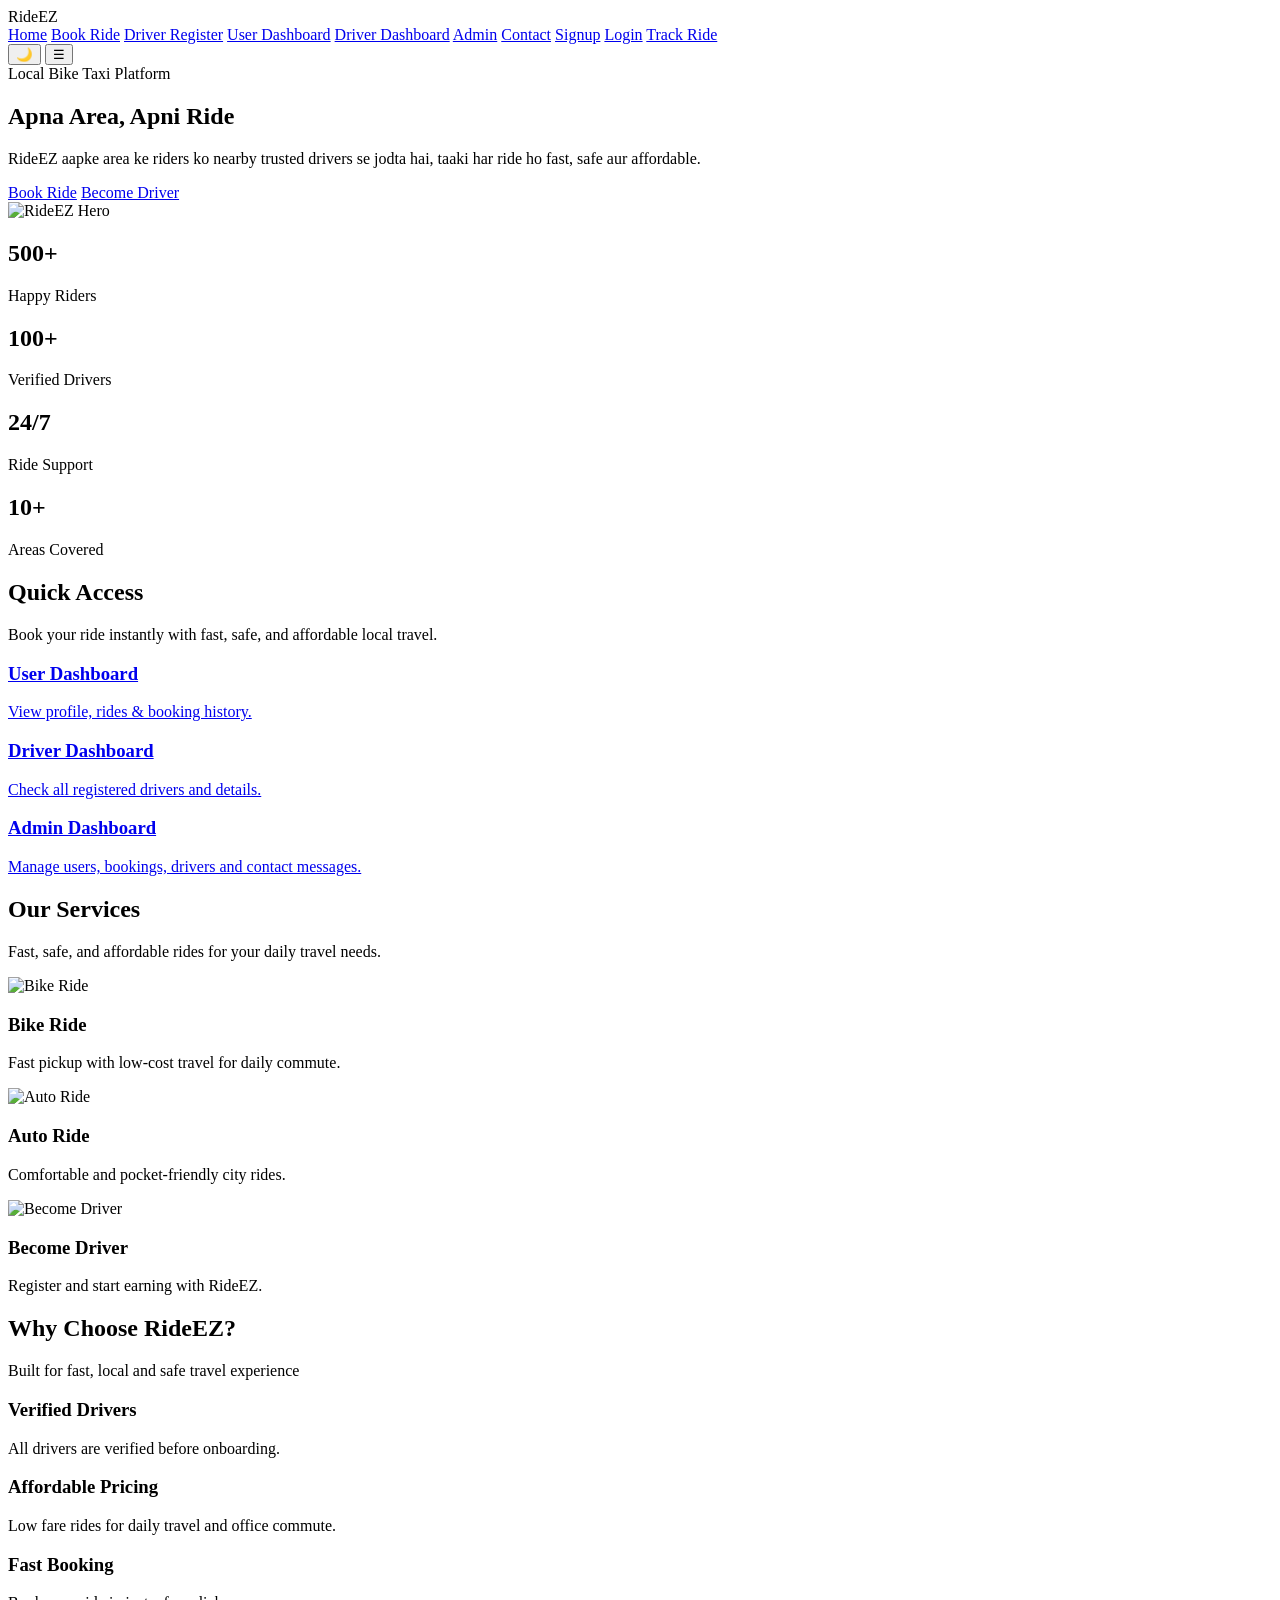
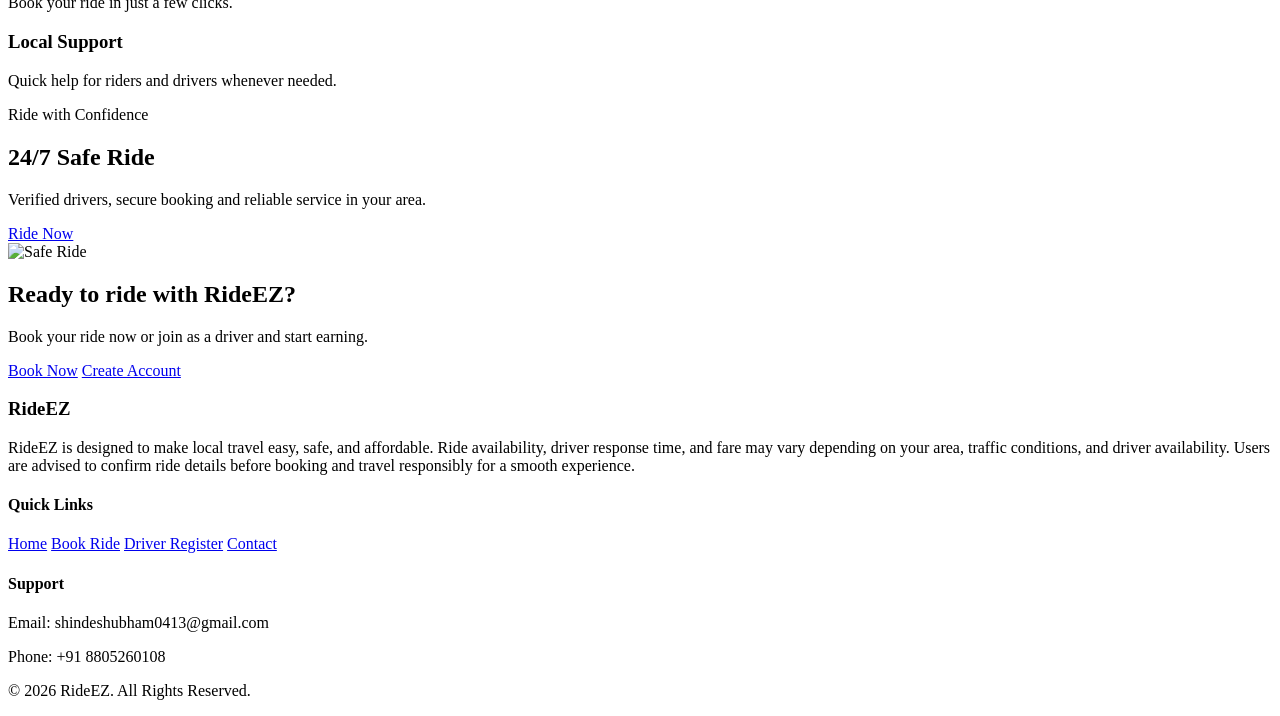
==== index.html @ cea2b869 "Add files via upload" ====
<!DOCTYPE html>
<html lang="en">

<head>
    <meta charset="UTF-8" />
    <meta name="viewport" content="width=device-width, initial-scale=1.0" />
    <title>RideEZ - Home</title>
    <link rel="stylesheet" href="css/style.css" />
</head>

<body>

    <header class="header">
        <div class="header-inner">
            <div class="logo">RideEZ</div>

            <nav class="nav" id="navMenu">
                <a href="index.html" class="active">Home</a>
                <a href="book-ride.html">Book Ride</a>
                <a href="driver-register.html">Driver Register</a>
                <a href="user-dashboard.html">User Dashboard</a>
                <a href="driver-dashboard.html">Driver Dashboard</a>
                <a href="admin.html">Admin</a>
                <a href="contact.html">Contact</a>
                <a href="signup.html">Signup</a>
                <a href="login.html">Login</a>
                <a href="track-ride.html">Track Ride</a>

                <div class="header-actions">
                    <button id="themeToggle" class="theme-btn">🌙</button>
                    <button id="menuToggle" class="menu-btn">☰</button>
                </div>
        </div>
    </header>

    <section class="hero">
        <div class="hero-text">
            <span class="badge">Local Bike Taxi Platform</span>
            <h1>Apna Area, Apni Ride</h1>
            <p>RideEZ aapke area ke riders ko nearby trusted drivers se jodta hai, taaki har ride ho fast, safe aur
                affordable.</p>
            <div class="hero-buttons">
                <a href="book-ride.html" class="btn">Book Ride</a>
                <a href="driver-register.html" class="btn secondary-btn">Become Driver</a>
            </div>
        </div>

        <div class="hero-image">
            <img src="images/hero_panel.png" alt="RideEZ Hero" />
        </div>
    </section>

    <section class="stats">
        <div class="stat-card">
            <h2>500+</h2>
            <p>Happy Riders</p>
        </div>
        <div class="stat-card">
            <h2>100+</h2>
            <p>Verified Drivers</p>
        </div>
        <div class="stat-card">
            <h2>24/7</h2>
            <p>Ride Support</p>
        </div>
        <div class="stat-card">
            <h2>10+</h2>
            <p>Areas Covered</p>
        </div>
    </section>

    <section class="dashboards">
        <div class="section-title">
            <h2>Quick Access</h2>
            <p>Book your ride instantly with fast, safe, and affordable local travel.</p>
        </div>

        <div class="dashboard-grid">
            <a href="user-dashboard.html" class="dashboard-card">
                <h3>User Dashboard</h3>
                <p>View profile, rides & booking history.</p>
            </a>

            <a href="driver-dashboard.html" class="dashboard-card">
                <h3>Driver Dashboard</h3>
                <p>Check all registered drivers and details.</p>
            </a>

            <a href="admin.html" class="dashboard-card">
                <h3>Admin Dashboard</h3>
                <p>Manage users, bookings, drivers and contact messages.</p>
            </a>
        </div>
    </section>

    <section class="services">
        <div class="section-title">
            <h2>Our Services</h2>
            <p>Fast, safe, and affordable rides for your daily travel needs.</p>
        </div>

        <div class="service-box">
            <div class="card">
                <img src="images/bike_panel.png" alt="Bike Ride">
                <h3>Bike Ride</h3>
                <p>Fast pickup with low-cost travel for daily commute.</p>
            </div>

            <div class="card">
                <img src="images/auto_panel.png" alt="Auto Ride">
                <h3>Auto Ride</h3>
                <p>Comfortable and pocket-friendly city rides.</p>
            </div>

            <div class="card">
                <img src="images/driver_panel.png" alt="Become Driver">
                <h3>Become Driver</h3>
                <p>Register and start earning with RideEZ.</p>
            </div>
        </div>
    </section>

    <section class="why-us">
        <div class="section-title">
            <h2>Why Choose RideEZ?</h2>
            <p>Built for fast, local and safe travel experience</p>
        </div>

        <div class="why-grid">
            <div class="why-card">
                <h3>Verified Drivers</h3>
                <p>All drivers are verified before onboarding.</p>
            </div>
            <div class="why-card">
                <h3>Affordable Pricing</h3>
                <p>Low fare rides for daily travel and office commute.</p>
            </div>
            <div class="why-card">
                <h3>Fast Booking</h3>
                <p>Book your ride in just a few clicks.</p>
            </div>
            <div class="why-card">
                <h3>Local Support</h3>
                <p>Quick help for riders and drivers whenever needed.</p>
            </div>
        </div>
    </section>

    <section class="safe">
        <div class="safe-text">
            <span class="badge">Ride with Confidence</span>
            <h2>24/7 Safe Ride</h2>
            <p>Verified drivers, secure booking and reliable service in your area.</p>
            <a href="book-ride.html" class="btn">Ride Now</a>
        </div>

        <div class="safe-image">
            <img src="images/safe_panel.png" alt="Safe Ride">
        </div>
    </section>

    <section class="cta">
        <h2>Ready to ride with RideEZ?</h2>
        <p>Book your ride now or join as a driver and start earning.</p>
        <div class="hero-buttons">
            <a href="book-ride.html" class="btn">Book Now</a>
            <a href="signup.html" class="btn secondary-btn">Create Account</a>
        </div>
    </section>

    <footer class="footer">
        <div class="footer-box">
            <h3>RideEZ</h3>
            <p>RideEZ is designed to make local travel easy, safe, and affordable. Ride availability, driver response
                time, and fare may vary depending on your area, traffic conditions, and driver availability. Users are
                advised to confirm ride details before booking and travel responsibly for a smooth experience.</p>
        </div>

        <div class="footer-box">
            <h4>Quick Links</h4>
            <a href="index.html">Home</a>
            <a href="book-ride.html">Book Ride</a>
            <a href="driver-register.html">Driver Register</a>
            <a href="contact.html">Contact</a>
        </div>

        <div class="footer-box">
            <h4>Support</h4>
            <p>Email: shindeshubham0413@gmail.com</p>
            <p>Phone: +91 8805260108</p>
        </div>
    </footer>

    <div class="copyright">
        <p>© 2026 RideEZ. All Rights Reserved.</p>
    </div>

    <script src="js/script.js"></script>
</body>

</html>
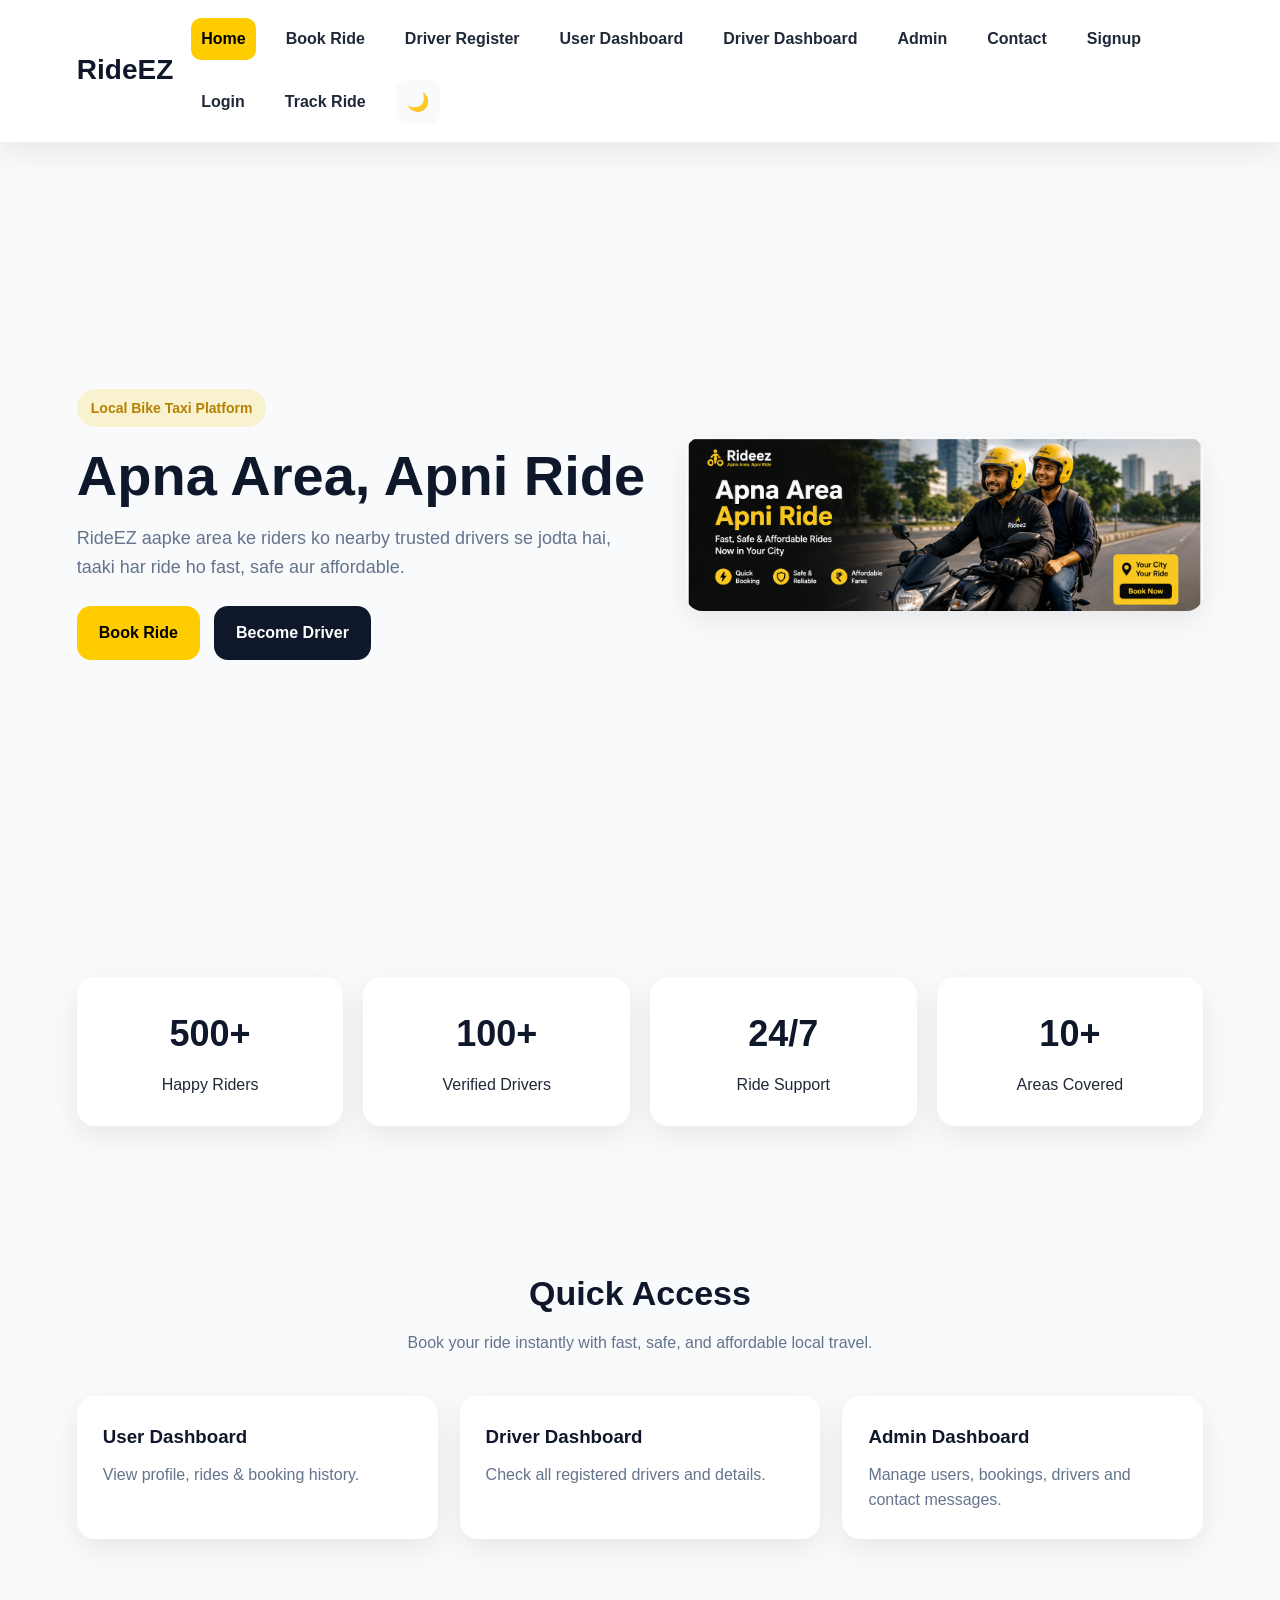
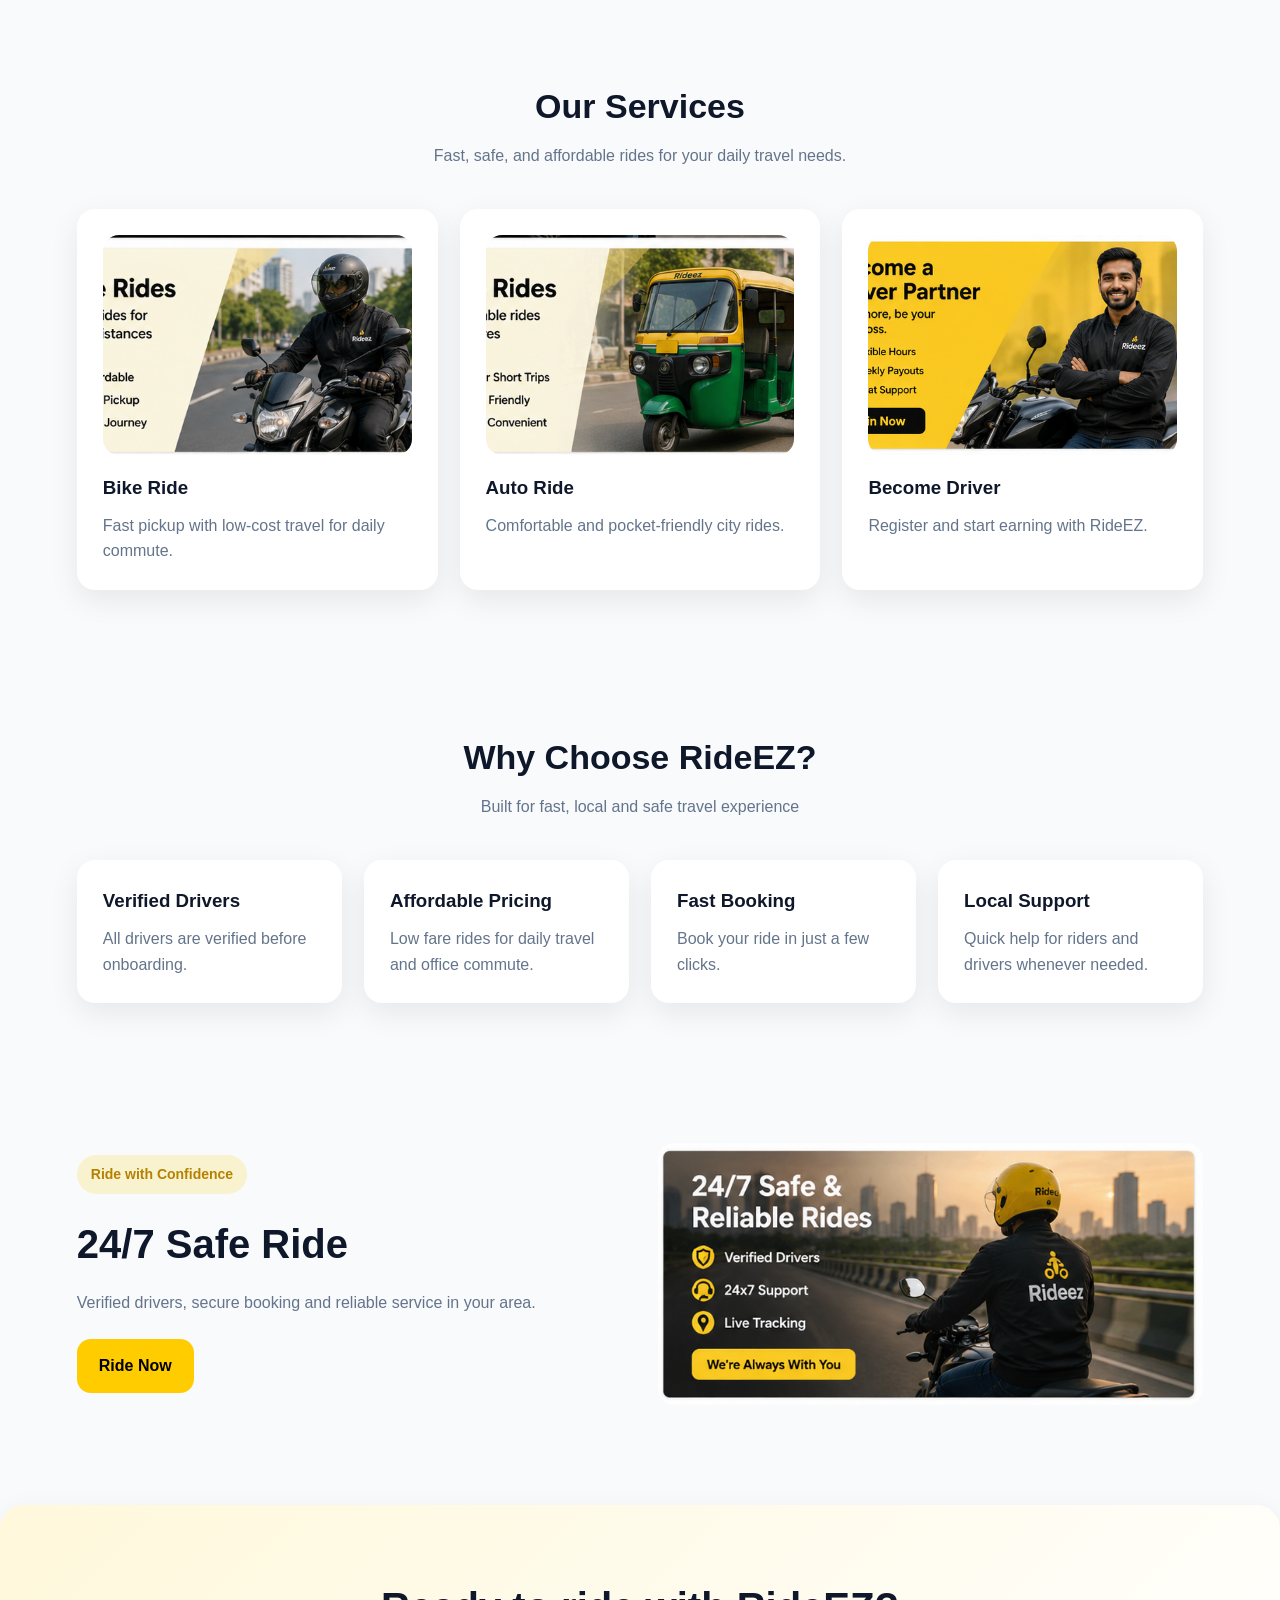
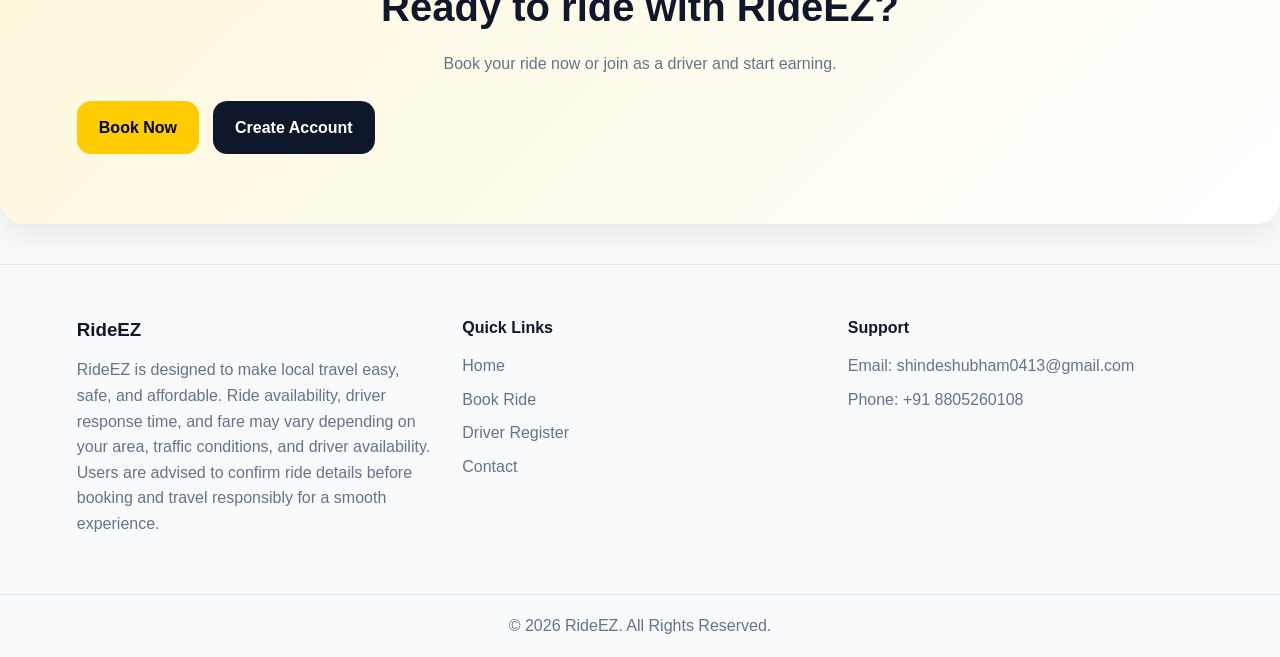
==== commit e0a8f7c0: "Add files via upload" ====
--- a/index.html
+++ b/index.html
@@ -5,7 +5,7 @@
     <meta charset="UTF-8" />
     <meta name="viewport" content="width=device-width, initial-scale=1.0" />
     <title>RideEZ - Home</title>
-    <link rel="stylesheet" href="css/style.css" />
+    <link rel="stylesheet" href="style.css" />
 </head>
 
 <body>
@@ -46,7 +46,7 @@
         </div>
 
         <div class="hero-image">
-            <img src="images/hero_panel.png" alt="RideEZ Hero" />
+            <img src="hero_panel.png" alt="RideEZ Hero" />
         </div>
     </section>
 
@@ -101,19 +101,19 @@
 
         <div class="service-box">
             <div class="card">
-                <img src="images/bike_panel.png" alt="Bike Ride">
+                <img src="bike_panel.png" alt="Bike Ride">
                 <h3>Bike Ride</h3>
                 <p>Fast pickup with low-cost travel for daily commute.</p>
             </div>
 
             <div class="card">
-                <img src="images/auto_panel.png" alt="Auto Ride">
+                <img src="auto_panel.png" alt="Auto Ride">
                 <h3>Auto Ride</h3>
                 <p>Comfortable and pocket-friendly city rides.</p>
             </div>
 
             <div class="card">
-                <img src="images/driver_panel.png" alt="Become Driver">
+                <img src="driver_panel.png" alt="Become Driver">
                 <h3>Become Driver</h3>
                 <p>Register and start earning with RideEZ.</p>
             </div>
@@ -155,7 +155,7 @@
         </div>
 
         <div class="safe-image">
-            <img src="images/safe_panel.png" alt="Safe Ride">
+            <img src="safe_panel.png" alt="Safe Ride">
         </div>
     </section>
 
@@ -195,7 +195,7 @@
         <p>© 2026 RideEZ. All Rights Reserved.</p>
     </div>
 
-    <script src="js/script.js"></script>
+    <script src="script.js"></script>
 </body>
 
 </html>
--- a/style.css
+++ b/style.css
@@ -0,0 +1,1434 @@
+* {
+    margin: 0;
+    padding: 0;
+    box-sizing: border-box;
+}
+
+:root {
+    --primary: #ffcc00;
+    --primary-dark: #f2b700;
+    --secondary: #0f172a;
+    --secondary-soft: #1e293b;
+    --light: #ffffff;
+    --dark: #111827;
+    --gray: #f8fafc;
+    --gray-2: #e2e8f0;
+    --text: #1f2937;
+    --muted: #64748b;
+    --success: #16a34a;
+    --danger: #dc2626;
+    --shadow: 0 10px 30px rgba(0, 0, 0, 0.08);
+    --radius: 18px;
+    --radius-sm: 12px;
+    --transition: all 0.3s ease;
+}
+
+body.dark-theme {
+    --light: #0f172a;
+    --gray: #111827;
+    --gray-2: #334155;
+    --text: #f8fafc;
+    --muted: #cbd5e1;
+    --secondary: #f8fafc;
+    --secondary-soft: #e2e8f0;
+    background: #0b1220;
+}
+
+body {
+    font-family: Arial, Helvetica, sans-serif;
+    background: var(--gray);
+    color: var(--text);
+    line-height: 1.6;
+}
+
+img {
+    width: 100%;
+    display: block;
+    border-radius: 16px;
+}
+
+a {
+    text-decoration: none;
+    color: inherit;
+}
+
+button,
+input,
+select,
+textarea {
+    font-family: inherit;
+}
+
+section {
+    padding: 70px 6%;
+}
+
+/* HEADER */
+.header {
+    background: var(--light);
+    box-shadow: var(--shadow);
+    position: sticky;
+    top: 0;
+    z-index: 1000;
+}
+
+.header-inner {
+    max-width: 1300px;
+    margin: auto;
+    padding: 18px 6%;
+    display: flex;
+    align-items: center;
+    justify-content: space-between;
+    gap: 18px;
+}
+
+.logo {
+    font-size: 28px;
+    font-weight: 800;
+    color: var(--secondary);
+}
+
+.nav {
+    display: flex;
+    align-items: center;
+    gap: 20px;
+    flex-wrap: wrap;
+}
+
+.nav a {
+    color: var(--text);
+    font-weight: 600;
+    padding: 8px 10px;
+    border-radius: 10px;
+    transition: var(--transition);
+}
+
+.nav a:hover,
+.nav a.active {
+    background: var(--primary);
+    color: #000;
+}
+
+.header-actions {
+    display: flex;
+    align-items: center;
+    gap: 12px;
+}
+
+.theme-btn,
+.menu-btn {
+    border: none;
+    background: var(--gray);
+    width: 44px;
+    height: 44px;
+    border-radius: 12px;
+    cursor: pointer;
+    font-size: 18px;
+    transition: var(--transition);
+}
+
+.theme-btn:hover,
+.menu-btn:hover {
+    transform: translateY(-2px);
+    background: var(--primary);
+}
+
+.menu-btn {
+    display: none;
+}
+
+/* COMMON */
+.section-title {
+    text-align: center;
+    margin-bottom: 40px;
+}
+
+.section-title h2 {
+    font-size: 34px;
+    color: var(--secondary);
+    margin-bottom: 10px;
+}
+
+.section-title p {
+    color: var(--muted);
+    max-width: 700px;
+    margin: auto;
+}
+
+.badge {
+    display: inline-block;
+    padding: 8px 14px;
+    background: rgba(255, 204, 0, 0.18);
+    color: #b58100;
+    border-radius: 999px;
+    font-weight: 700;
+    margin-bottom: 18px;
+    font-size: 14px;
+}
+
+.btn,
+.submit-btn,
+.secondary-btn,
+.edit-btn,
+.logout-btn,
+.clear-btn,
+.mini-book-btn,
+.clear-history-btn {
+    display: inline-flex;
+    align-items: center;
+    justify-content: center;
+    gap: 8px;
+    padding: 14px 22px;
+    border: none;
+    border-radius: 14px;
+    cursor: pointer;
+    font-weight: 700;
+    transition: var(--transition);
+}
+
+.btn,
+.submit-btn,
+.mini-book-btn {
+    background: var(--primary);
+    color: #000;
+}
+
+.btn:hover,
+.submit-btn:hover,
+.mini-book-btn:hover {
+    transform: translateY(-2px);
+    background: var(--primary-dark);
+}
+
+.secondary-btn,
+.edit-btn,
+.clear-history-btn {
+    background: var(--secondary);
+    color: var(--light);
+}
+
+.secondary-btn:hover,
+.edit-btn:hover,
+.clear-history-btn:hover {
+    transform: translateY(-2px);
+    opacity: 0.95;
+}
+
+.logout-btn,
+.clear-btn {
+    background: #ef4444;
+    color: #fff;
+}
+
+.logout-btn:hover,
+.clear-btn:hover {
+    transform: translateY(-2px);
+    background: #dc2626;
+}
+
+.full-btn {
+    width: 100%;
+    margin-bottom: 12px;
+}
+
+/* HERO */
+.hero {
+    max-width: 1300px;
+    margin: auto;
+    min-height: 85vh;
+    display: grid;
+    grid-template-columns: 1.1fr 1fr;
+    align-items: center;
+    gap: 40px;
+}
+
+.hero-text h1 {
+    font-size: 56px;
+    line-height: 1.1;
+    color: var(--secondary);
+    margin-bottom: 18px;
+}
+
+.hero-text p {
+    font-size: 18px;
+    color: var(--muted);
+    margin-bottom: 24px;
+    max-width: 600px;
+}
+
+.hero-buttons {
+    display: flex;
+    flex-wrap: wrap;
+    gap: 14px;
+}
+
+.hero-image img {
+    box-shadow: var(--shadow);
+}
+
+/* STATS */
+.stats {
+    max-width: 1300px;
+    margin: auto;
+    display: grid;
+    grid-template-columns: repeat(4, 1fr);
+    gap: 20px;
+}
+
+.stat-card {
+    background: var(--light);
+    border-radius: var(--radius);
+    padding: 28px;
+    text-align: center;
+    box-shadow: var(--shadow);
+}
+
+.stat-card h2 {
+    font-size: 36px;
+    color: var(--secondary);
+    margin-bottom: 10px;
+}
+
+/* QUICK ACCESS */
+.dashboards,
+.services,
+.why-us,
+.safe,
+.cta,
+.booking-page,
+.auth-page,
+.driver-register-page,
+.dashboard-page,
+.contact-page,
+.user-dashboard-page,
+.admin-page {
+    max-width: 1300px;
+    margin: auto;
+}
+
+.dashboard-grid,
+.service-box,
+.why-grid {
+    display: grid;
+    gap: 22px;
+}
+
+.dashboard-grid {
+    grid-template-columns: repeat(3, 1fr);
+}
+
+.dashboard-card,
+.card,
+.why-card,
+.feature-card,
+.benefit-card,
+.contact-info-card,
+.stat-box,
+.admin-stat-card,
+.stats-card {
+    background: var(--light);
+    border-radius: var(--radius);
+    padding: 26px;
+    box-shadow: var(--shadow);
+    transition: var(--transition);
+}
+
+.dashboard-card:hover,
+.card:hover,
+.why-card:hover,
+.feature-card:hover,
+.benefit-card:hover,
+.contact-info-card:hover,
+.stat-box:hover,
+.admin-stat-card:hover,
+.stats-card:hover {
+    transform: translateY(-5px);
+}
+
+.dashboard-card h3,
+.card h3,
+.why-card h3,
+.feature-card h3,
+.benefit-card h3,
+.contact-info-card h3 {
+    margin-bottom: 10px;
+    color: var(--secondary);
+}
+
+.dashboard-card p,
+.card p,
+.why-card p,
+.feature-card p,
+.benefit-card p,
+.contact-info-card p {
+    color: var(--muted);
+}
+
+.service-box {
+    grid-template-columns: repeat(3, 1fr);
+}
+
+.card img {
+    height: 220px;
+    object-fit: cover;
+    margin-bottom: 18px;
+}
+
+.why-grid {
+    grid-template-columns: repeat(4, 1fr);
+}
+
+/* SAFE */
+.safe {
+    display: grid;
+    grid-template-columns: 1fr 1fr;
+    gap: 36px;
+    align-items: center;
+}
+
+.safe-text h2 {
+    font-size: 40px;
+    color: var(--secondary);
+    margin-bottom: 14px;
+}
+
+.safe-text p {
+    color: var(--muted);
+    margin-bottom: 24px;
+}
+
+/* CTA */
+.cta {
+    text-align: center;
+    background: linear-gradient(135deg, #fff8db, #fff);
+    border-radius: 24px;
+    box-shadow: var(--shadow);
+    margin-top: 30px;
+    margin-bottom: 40px;
+}
+
+.dark-theme .cta {
+    background: linear-gradient(135deg, #1f2937, #111827);
+}
+
+.cta h2 {
+    font-size: 40px;
+    color: var(--secondary);
+    margin-bottom: 12px;
+}
+
+.cta p {
+    color: var(--muted);
+    margin-bottom: 24px;
+}
+
+/* FOOTER */
+.footer {
+    max-width: 1300px;
+    margin: auto;
+    padding: 50px 6%;
+    display: grid;
+    grid-template-columns: repeat(3, 1fr);
+    gap: 30px;
+    border-top: 1px solid var(--gray-2);
+}
+
+.footer-box h3,
+.footer-box h4 {
+    color: var(--secondary);
+    margin-bottom: 12px;
+}
+
+.footer-box p,
+.footer-box a {
+    display: block;
+    color: var(--muted);
+    margin-bottom: 8px;
+}
+
+.footer-box a:hover {
+    color: var(--secondary);
+}
+
+.copyright {
+    text-align: center;
+    padding: 18px;
+    color: var(--muted);
+    border-top: 1px solid var(--gray-2);
+}
+
+/* FORM / AUTH / BOOKING / DRIVER / CONTACT */
+.booking-wrapper,
+.auth-wrapper,
+.driver-register-wrapper,
+.contact-wrapper {
+    display: grid;
+    grid-template-columns: 1.1fr 1fr;
+    gap: 30px;
+    align-items: start;
+}
+
+.booking-left h1,
+.auth-left h1,
+.driver-register-left h1,
+.contact-left h1 {
+    font-size: 42px;
+    line-height: 1.15;
+    color: var(--secondary);
+    margin-bottom: 16px;
+}
+
+.booking-left p,
+.auth-left p,
+.driver-register-left p,
+.contact-left p {
+    color: var(--muted);
+    margin-bottom: 24px;
+    font-size: 17px;
+}
+
+.booking-features,
+.auth-features,
+.driver-benefits,
+.contact-info-cards {
+    display: grid;
+    gap: 18px;
+}
+
+.form-box {
+    background: var(--light);
+    padding: 30px;
+    border-radius: 24px;
+    box-shadow: var(--shadow);
+}
+
+.form-box h2 {
+    color: var(--secondary);
+    margin-bottom: 20px;
+    font-size: 30px;
+}
+
+.form-group {
+    margin-bottom: 18px;
+}
+
+.form-group label {
+    display: block;
+    margin-bottom: 8px;
+    font-weight: 700;
+    color: var(--secondary);
+}
+
+.form-group input,
+.form-group select,
+.form-group textarea {
+    width: 100%;
+    padding: 14px 15px;
+    border-radius: 14px;
+    border: 1px solid var(--gray-2);
+    background: var(--gray);
+    color: var(--text);
+    outline: none;
+    transition: var(--transition);
+}
+
+.form-group input:focus,
+.form-group select:focus,
+.form-group textarea:focus {
+    border-color: var(--primary);
+    box-shadow: 0 0 0 3px rgba(255, 204, 0, 0.25);
+}
+
+.password-wrap {
+    position: relative;
+}
+
+.password-wrap input {
+    padding-right: 48px;
+}
+
+.toggle-password {
+    position: absolute;
+    right: 14px;
+    top: 50%;
+    transform: translateY(-50%);
+    cursor: pointer;
+    user-select: none;
+}
+
+.remember-row {
+    display: flex;
+    justify-content: space-between;
+    gap: 12px;
+    margin-bottom: 18px;
+    flex-wrap: wrap;
+}
+
+.remember-label,
+.forgot-link,
+.auth-footer-text {
+    color: var(--muted);
+    font-size: 14px;
+}
+
+.auth-footer-text {
+    margin-top: 16px;
+}
+
+.auth-footer-text a,
+.forgot-link {
+    color: var(--secondary);
+    font-weight: 700;
+}
+
+.demo-admin-box {
+    margin-top: 20px;
+    padding: 18px;
+    background: var(--gray);
+    border-radius: 16px;
+    border: 1px dashed var(--gray-2);
+}
+
+.demo-admin-box h4 {
+    margin-bottom: 10px;
+    color: var(--secondary);
+}
+
+/* FARE BOX */
+.fare-box {
+    background: var(--gray);
+    border: 1px dashed var(--gray-2);
+    padding: 18px;
+    border-radius: 16px;
+    margin-bottom: 16px;
+}
+
+.fare-box h4 {
+    margin-bottom: 10px;
+    color: var(--secondary);
+}
+
+.fare-box p {
+    margin-bottom: 6px;
+}
+
+/* USER DASHBOARD */
+.user-dashboard-wrapper {
+    display: grid;
+    grid-template-columns: 360px 1fr;
+    gap: 28px;
+    align-items: start;
+}
+
+.profile-card,
+.ride-history-panel {
+    background: var(--light);
+    border-radius: 24px;
+    box-shadow: var(--shadow);
+    padding: 24px;
+}
+
+.profile-top {
+    display: flex;
+    align-items: center;
+    gap: 16px;
+    margin-bottom: 22px;
+}
+
+.avatar-box {
+    width: 70px;
+    height: 70px;
+    border-radius: 50%;
+    background: var(--primary);
+    color: #000;
+    font-size: 28px;
+    font-weight: 800;
+    display: flex;
+    align-items: center;
+    justify-content: center;
+}
+
+.profile-subtext,
+.history-subtext {
+    color: var(--muted);
+}
+
+.profile-row {
+    display: flex;
+    justify-content: space-between;
+    gap: 12px;
+    padding: 12px 0;
+    border-bottom: 1px solid var(--gray-2);
+}
+
+.profile-row .label {
+    font-weight: 700;
+    color: var(--secondary);
+}
+
+.profile-actions {
+    display: flex;
+    gap: 12px;
+    margin-top: 20px;
+    flex-wrap: wrap;
+}
+
+.stats-grid {
+    display: grid;
+    gap: 18px;
+    margin-top: 22px;
+}
+
+.stats-card h3 {
+    margin-bottom: 8px;
+    color: var(--secondary);
+}
+
+.stats-card p {
+    font-size: 24px;
+    font-weight: 800;
+}
+
+.history-header {
+    display: flex;
+    justify-content: space-between;
+    gap: 20px;
+    margin-bottom: 20px;
+    align-items: center;
+    flex-wrap: wrap;
+}
+
+.history-actions {
+    display: flex;
+    gap: 12px;
+    flex-wrap: wrap;
+}
+
+.ride-list {
+    display: grid;
+    gap: 16px;
+}
+
+.ride-card {
+    background: var(--gray);
+    border: 1px solid var(--gray-2);
+    padding: 20px;
+    border-radius: 18px;
+}
+
+.ride-card-top {
+    display: flex;
+    justify-content: space-between;
+    gap: 12px;
+    margin-bottom: 12px;
+    flex-wrap: wrap;
+}
+
+.ride-status {
+    padding: 6px 12px;
+    border-radius: 999px;
+    background: #dcfce7;
+    color: #166534;
+    font-size: 13px;
+    font-weight: 700;
+}
+
+.empty-message {
+    text-align: center;
+    padding: 50px 20px;
+    background: var(--gray);
+    border-radius: 18px;
+}
+
+.empty-message h3 {
+    color: var(--secondary);
+    margin-bottom: 10px;
+}
+
+.empty-message p {
+    color: var(--muted);
+}
+
+/* MODAL */
+.modal-overlay {
+    position: fixed;
+    inset: 0;
+    background: rgba(15, 23, 42, 0.55);
+    display: none;
+    align-items: center;
+    justify-content: center;
+    padding: 20px;
+    z-index: 2000;
+}
+
+.show-modal {
+    display: flex;
+}
+
+.modal-box {
+    width: 100%;
+    max-width: 520px;
+    background: var(--light);
+    border-radius: 22px;
+    padding: 24px;
+    box-shadow: var(--shadow);
+}
+
+.modal-header {
+    display: flex;
+    justify-content: space-between;
+    gap: 12px;
+    margin-bottom: 20px;
+    align-items: center;
+}
+
+.close-modal-btn {
+    width: 40px;
+    height: 40px;
+    border: none;
+    background: var(--gray);
+    border-radius: 12px;
+    cursor: pointer;
+    font-size: 18px;
+}
+
+/* DRIVER DASHBOARD */
+.dashboard-top,
+.admin-top {
+    margin-bottom: 26px;
+}
+
+.dashboard-top h1,
+.admin-top h1 {
+    font-size: 40px;
+    color: var(--secondary);
+    margin-bottom: 8px;
+}
+
+.dashboard-top p,
+.admin-top p {
+    color: var(--muted);
+}
+
+.dashboard-stats,
+.admin-stats {
+    display: grid;
+    grid-template-columns: repeat(3, 1fr);
+    gap: 20px;
+    margin-bottom: 24px;
+}
+
+.admin-stats {
+    grid-template-columns: repeat(4, 1fr);
+}
+
+.stat-box h2,
+.admin-stat-card h2 {
+    font-size: 34px;
+    color: var(--secondary);
+    margin-bottom: 8px;
+}
+
+.dashboard-search,
+.admin-search {
+    margin-bottom: 24px;
+}
+
+.dashboard-search input,
+.admin-search input {
+    width: 100%;
+    padding: 16px;
+    border-radius: 16px;
+    border: 1px solid var(--gray-2);
+    background: var(--light);
+    color: var(--text);
+    outline: none;
+}
+
+.driver-list-section h2,
+.admin-section h2 {
+    color: var(--secondary);
+    margin-bottom: 16px;
+}
+
+.driver-grid,
+.admin-grid {
+    display: grid;
+    grid-template-columns: repeat(3, 1fr);
+    gap: 20px;
+}
+
+.driver-card,
+.admin-card {
+    background: var(--light);
+    padding: 22px;
+    border-radius: 18px;
+    box-shadow: var(--shadow);
+}
+
+.driver-card h3,
+.admin-card h3 {
+    margin-bottom: 12px;
+    color: var(--secondary);
+}
+
+.driver-card p,
+.admin-card p {
+    margin-bottom: 8px;
+    color: var(--text);
+}
+
+/* ADMIN */
+.admin-section {
+    margin-top: 30px;
+}
+
+.section-head {
+    display: flex;
+    justify-content: space-between;
+    gap: 14px;
+    align-items: center;
+    margin-bottom: 16px;
+    flex-wrap: wrap;
+}
+
+/* MESSAGE COLORS */
+#signupMsg,
+#loginMsg,
+#rideMsg,
+#driverMsg,
+#contactMsg,
+#editProfileMsg {
+    margin-top: 14px;
+    font-weight: 700;
+}
+
+/* RESPONSIVE */
+@media (max-width: 1100px) {
+
+    .hero,
+    .safe,
+    .booking-wrapper,
+    .auth-wrapper,
+    .driver-register-wrapper,
+    .contact-wrapper,
+    .user-dashboard-wrapper {
+        grid-template-columns: 1fr;
+    }
+
+    .stats,
+    .dashboard-grid,
+    .service-box,
+    .why-grid,
+    .driver-grid,
+    .admin-grid,
+    .dashboard-stats,
+    .admin-stats {
+        grid-template-columns: repeat(2, 1fr);
+    }
+}
+
+@media (max-width: 900px) {
+    .menu-btn {
+        display: inline-flex;
+        align-items: center;
+        justify-content: center;
+    }
+
+    .nav {
+        position: absolute;
+        top: 78px;
+        left: 0;
+        width: 100%;
+        background: var(--light);
+        flex-direction: column;
+        align-items: flex-start;
+        padding: 18px 6%;
+        box-shadow: var(--shadow);
+        display: none;
+    }
+
+    .nav.show {
+        display: flex;
+    }
+
+    .hero-text h1 {
+        font-size: 42px;
+    }
+
+    .booking-left h1,
+    .auth-left h1,
+    .driver-register-left h1,
+    .contact-left h1,
+    .dashboard-top h1,
+    .admin-top h1 {
+        font-size: 34px;
+    }
+
+    .cta h2 {
+        font-size: 32px;
+    }
+
+    .footer {
+        grid-template-columns: 1fr;
+    }
+}
+
+@media (max-width: 640px) {
+    section {
+        padding: 55px 5%;
+    }
+
+    .header-inner {
+        padding: 16px 5%;
+    }
+
+    .hero-text h1 {
+        font-size: 34px;
+    }
+
+    .hero-text p {
+        font-size: 16px;
+    }
+
+    .stats,
+    .dashboard-grid,
+    .service-box,
+    .why-grid,
+    .driver-grid,
+    .admin-grid,
+    .dashboard-stats,
+    .admin-stats {
+        grid-template-columns: 1fr;
+    }
+
+    .form-box,
+    .profile-card,
+    .ride-history-panel {
+        padding: 20px;
+    }
+
+    .profile-actions,
+    .history-actions,
+    .hero-buttons {
+        flex-direction: column;
+    }
+
+    .btn,
+    .submit-btn,
+    .secondary-btn,
+    .edit-btn,
+    .logout-btn,
+    .mini-book-btn,
+    .clear-history-btn,
+    .clear-btn {
+        width: 100%;
+    }
+
+    .profile-row {
+        flex-direction: column;
+        align-items: flex-start;
+    }
+}
+
+/* =========================
+   PART-2 EXTRA STYLES
+========================= */
+
+.admin-card,
+.driver-card,
+.ride-card,
+.stats-card,
+.stat-box,
+.admin-stat-card,
+.feature-card,
+.contact-info-card {
+    background: #fff;
+    border-radius: 18px;
+    padding: 18px;
+    box-shadow: 0 10px 25px rgba(0, 0, 0, 0.08);
+    border: 1px solid rgba(0, 0, 0, 0.05);
+}
+
+.dark-theme .admin-card,
+.dark-theme .driver-card,
+.dark-theme .ride-card,
+.dark-theme .stats-card,
+.dark-theme .stat-box,
+.dark-theme .admin-stat-card,
+.dark-theme .feature-card,
+.dark-theme .contact-info-card {
+    background: #161b22;
+    color: #fff;
+    border-color: rgba(255, 255, 255, 0.08);
+}
+
+.admin-grid,
+.driver-grid,
+.ride-list {
+    display: grid;
+    grid-template-columns: repeat(auto-fit, minmax(260px, 1fr));
+    gap: 18px;
+}
+
+.card-actions {
+    display: flex;
+    gap: 10px;
+    flex-wrap: wrap;
+    margin-top: 14px;
+}
+
+.assign-btn,
+.edit-btn,
+.delete-btn,
+.clear-btn,
+.mini-book-btn,
+.logout-btn {
+    border: none;
+    outline: none;
+    cursor: pointer;
+    padding: 10px 14px;
+    border-radius: 10px;
+    font-weight: 600;
+}
+
+.assign-btn {
+    background: #0ea5e9;
+    color: #fff;
+}
+
+.edit-btn {
+    background: #f59e0b;
+    color: #fff;
+}
+
+.delete-btn,
+.clear-btn,
+.logout-btn {
+    background: #ef4444;
+    color: #fff;
+}
+
+.mini-book-btn {
+    background: #111827;
+    color: #fff;
+    text-decoration: none;
+    display: inline-block;
+}
+
+.success-msg {
+    background: #dcfce7;
+    color: #166534;
+    padding: 12px;
+    border-radius: 12px;
+    margin-top: 12px;
+    font-weight: 600;
+}
+
+.error-msg {
+    background: #fee2e2;
+    color: #991b1b;
+    padding: 12px;
+    border-radius: 12px;
+    margin-top: 12px;
+    font-weight: 600;
+}
+
+.empty-text,
+.empty-message {
+    background: #fff;
+    padding: 20px;
+    border-radius: 16px;
+    text-align: center;
+    box-shadow: 0 10px 25px rgba(0, 0, 0, 0.08);
+}
+
+.dark-theme .empty-text,
+.dark-theme .empty-message {
+    background: #161b22;
+    color: #fff;
+}
+
+.assigned-rides-box {
+    margin-top: 16px;
+    padding: 14px;
+    border-radius: 14px;
+    background: #f8fafc;
+}
+
+.dark-theme .assigned-rides-box {
+    background: #0f172a;
+}
+
+.mini-ride-card {
+    padding: 12px;
+    border-radius: 12px;
+    background: #fff;
+    margin-top: 10px;
+    border: 1px solid #eee;
+}
+
+.dark-theme .mini-ride-card {
+    background: #1e293b;
+    color: #fff;
+    border-color: rgba(255, 255, 255, 0.08);
+}
+
+.modal-overlay {
+    position: fixed;
+    inset: 0;
+    background: rgba(0, 0, 0, 0.55);
+    display: none;
+    justify-content: center;
+    align-items: center;
+    padding: 20px;
+    z-index: 999;
+}
+
+.modal-overlay.show {
+    display: flex;
+}
+
+.modal-box {
+    width: 100%;
+    max-width: 520px;
+    background: #fff;
+    border-radius: 20px;
+    padding: 22px;
+    box-shadow: 0 20px 50px rgba(0, 0, 0, 0.25);
+    max-height: 90vh;
+    overflow-y: auto;
+}
+
+.dark-theme .modal-box {
+    background: #111827;
+    color: #fff;
+}
+
+.modal-header {
+    display: flex;
+    align-items: center;
+    justify-content: space-between;
+    margin-bottom: 18px;
+}
+
+.close-modal-btn {
+    background: transparent;
+    border: none;
+    font-size: 22px;
+    cursor: pointer;
+    color: inherit;
+}
+
+.history-actions {
+    display: flex;
+    gap: 12px;
+    flex-wrap: wrap;
+    margin-top: 10px;
+}
+
+.profile-actions {
+    display: flex;
+    gap: 12px;
+    flex-wrap: wrap;
+    margin-top: 18px;
+}
+
+@media (max-width: 768px) {
+
+    .admin-grid,
+    .driver-grid,
+    .ride-list {
+        grid-template-columns: 1fr;
+    }
+
+    .card-actions,
+    .profile-actions,
+    .history-actions {
+        flex-direction: column;
+    }
+}
+
+/* ===============================
+   TRACK RIDE PAGE
+=============================== */
+.tracking-page {
+    padding: 40px 20px;
+    background: var(--gray-bg, #f7f8fc);
+    min-height: 100vh;
+}
+
+.tracking-wrapper {
+    max-width: 1200px;
+    margin: auto;
+}
+
+.tracking-top-card,
+.tracking-map-card {
+    background: #fff;
+    border-radius: 20px;
+    padding: 24px;
+    box-shadow: 0 12px 30px rgba(0, 0, 0, 0.08);
+    margin-bottom: 20px;
+}
+
+.tracking-top-card h1 {
+    margin-bottom: 10px;
+    font-size: 2rem;
+}
+
+#trackRideInfo {
+    color: #555;
+    line-height: 1.7;
+    font-size: 1rem;
+}
+
+#map {
+    width: 100%;
+    height: 500px;
+    border-radius: 18px;
+    overflow: hidden;
+}
+
+/* ===============================
+   RIDE CARD
+=============================== */
+.ride-card {
+    background: #fff;
+    border-radius: 18px;
+    padding: 18px;
+    box-shadow: 0 10px 25px rgba(0, 0, 0, 0.08);
+    margin-bottom: 18px;
+    border: 1px solid #ececec;
+}
+
+.ride-card-top {
+    display: flex;
+    justify-content: space-between;
+    align-items: center;
+    gap: 12px;
+    margin-bottom: 12px;
+}
+
+.ride-card-top h3 {
+    margin: 0;
+    font-size: 1.05rem;
+}
+
+.ride-status {
+    background: #e8f7ec;
+    color: #188038;
+    padding: 6px 12px;
+    border-radius: 999px;
+    font-size: 0.85rem;
+    font-weight: 600;
+}
+
+.ride-card-body p {
+    margin: 8px 0;
+    color: #444;
+}
+
+.ride-card-actions {
+    display: flex;
+    flex-wrap: wrap;
+    gap: 10px;
+    margin-top: 16px;
+}
+
+.track-btn,
+.assign-btn,
+.live-btn,
+.complete-btn {
+    display: inline-block;
+    border: none;
+    cursor: pointer;
+    text-decoration: none;
+    padding: 10px 16px;
+    border-radius: 12px;
+    font-weight: 600;
+    transition: 0.3s ease;
+}
+
+.track-btn {
+    background: #111827;
+    color: #fff;
+}
+
+.track-btn:hover {
+    transform: translateY(-2px);
+}
+
+.live-btn {
+    background: #16a34a;
+    color: #fff;
+}
+
+.complete-btn {
+    background: #2563eb;
+    color: #fff;
+}
+
+.assign-btn {
+    background: #facc15;
+    color: #111;
+}
+
+.assign-select {
+    width: 100%;
+    padding: 12px;
+    border-radius: 12px;
+    border: 1px solid #ddd;
+    margin-top: 10px;
+    margin-bottom: 10px;
+    font-size: 0.95rem;
+}
+
+.empty-message {
+    background: #fff;
+    padding: 30px;
+    border-radius: 18px;
+    text-align: center;
+    box-shadow: 0 10px 25px rgba(0, 0, 0, 0.06);
+}
+
+/* ===============================
+   DRIVER / ADMIN GRID CARD
+=============================== */
+.driver-card,
+.admin-card {
+    background: #fff;
+    border-radius: 18px;
+    padding: 18px;
+    box-shadow: 0 10px 25px rgba(0, 0, 0, 0.08);
+    border: 1px solid #ececec;
+}
+
+.driver-card h3,
+.admin-card h3 {
+    margin-bottom: 10px;
+}
+
+.driver-card p,
+.admin-card p {
+    margin: 7px 0;
+    color: #444;
+}
+
+/* ===============================
+   MOBILE
+=============================== */
+@media (max-width: 768px) {
+    #map {
+        height: 380px;
+    }
+
+    .ride-card-top {
+        flex-direction: column;
+        align-items: flex-start;
+    }
+
+    .ride-card-actions {
+        flex-direction: column;
+    }
+}
